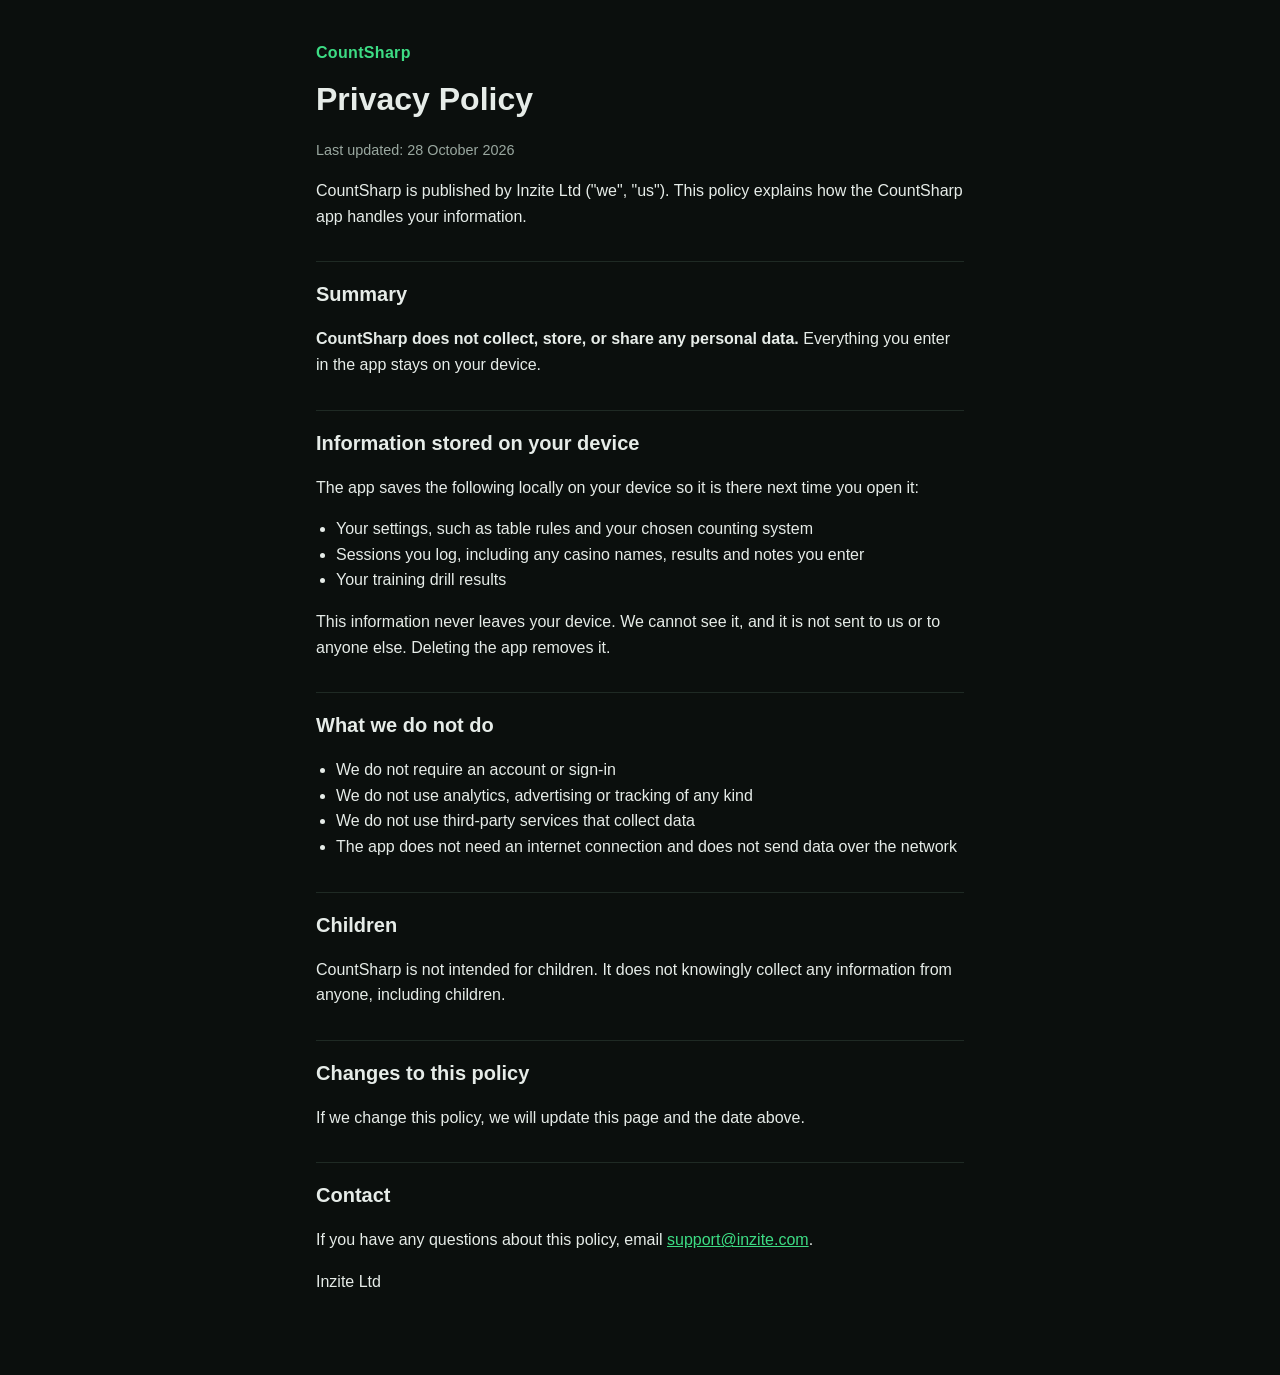
==== privacy.html @ b58a7d83 "Add CountSharp support and privacy policy pages Co-Authored-By: Claude Opus 5.5 <noreply@anthropic.c" ====
<!doctype html>
<html lang="en-GB">
<head>
<meta charset="utf-8">
<meta name="viewport" content="width=device-width, initial-scale=1">
<title>CountSharp Privacy Policy</title>
<link rel="stylesheet" href="style.css">
</head>
<body>
<main>
  <p class="brand"><a href="./">CountSharp</a></p>
  <h1>Privacy Policy</h1>
  <p class="meta">Last updated: 28 October 2026</p>

  <p>CountSharp is published by Inzite Ltd ("we", "us"). This policy explains how the CountSharp app handles your information.</p>

  <h2>Summary</h2>
  <p><strong>CountSharp does not collect, store, or share any personal data.</strong> Everything you enter in the app stays on your device.</p>

  <h2>Information stored on your device</h2>
  <p>The app saves the following locally on your device so it is there next time you open it:</p>
  <ul>
    <li>Your settings, such as table rules and your chosen counting system</li>
    <li>Sessions you log, including any casino names, results and notes you enter</li>
    <li>Your training drill results</li>
  </ul>
  <p>This information never leaves your device. We cannot see it, and it is not sent to us or to anyone else. Deleting the app removes it.</p>

  <h2>What we do not do</h2>
  <ul>
    <li>We do not require an account or sign-in</li>
    <li>We do not use analytics, advertising or tracking of any kind</li>
    <li>We do not use third-party services that collect data</li>
    <li>The app does not need an internet connection and does not send data over the network</li>
  </ul>

  <h2>Children</h2>
  <p>CountSharp is not intended for children. It does not knowingly collect any information from anyone, including children.</p>

  <h2>Changes to this policy</h2>
  <p>If we change this policy, we will update this page and the date above.</p>

  <h2>Contact</h2>
  <p>If you have any questions about this policy, email <a href="mailto:support@inzite.com">support@inzite.com</a>.</p>
  <p>Inzite Ltd</p>
</main>
</body>
</html>
---- style.css ----
:root {
  --bg: #0b0f0d;
  --text: #e6ece8;
  --muted: #9aa8a0;
  --accent: #3ddc84;
  --rule: #1f2a24;
}
* { box-sizing: border-box; }
body {
  margin: 0;
  background: var(--bg);
  color: var(--text);
  font: 16px/1.6 -apple-system, BlinkMacSystemFont, "Segoe UI", Roboto, sans-serif;
}
main { max-width: 680px; margin: 0 auto; padding: 40px 16px 64px; }
.brand { font-weight: 700; letter-spacing: 0.02em; color: var(--accent); margin: 0 0 8px; }
.brand a { color: inherit; text-decoration: none; }
h1 { font-size: 2rem; margin: 0 0 8px; }
h2 { font-size: 1.25rem; margin: 32px 0 8px; padding-top: 16px; border-top: 1px solid var(--rule); }
h3 { font-size: 1rem; margin: 20px 0 4px; }
.meta, .footer { color: var(--muted); font-size: 0.9rem; }
.footer { margin-top: 48px; }
a { color: var(--accent); }
ul { padding-left: 20px; }
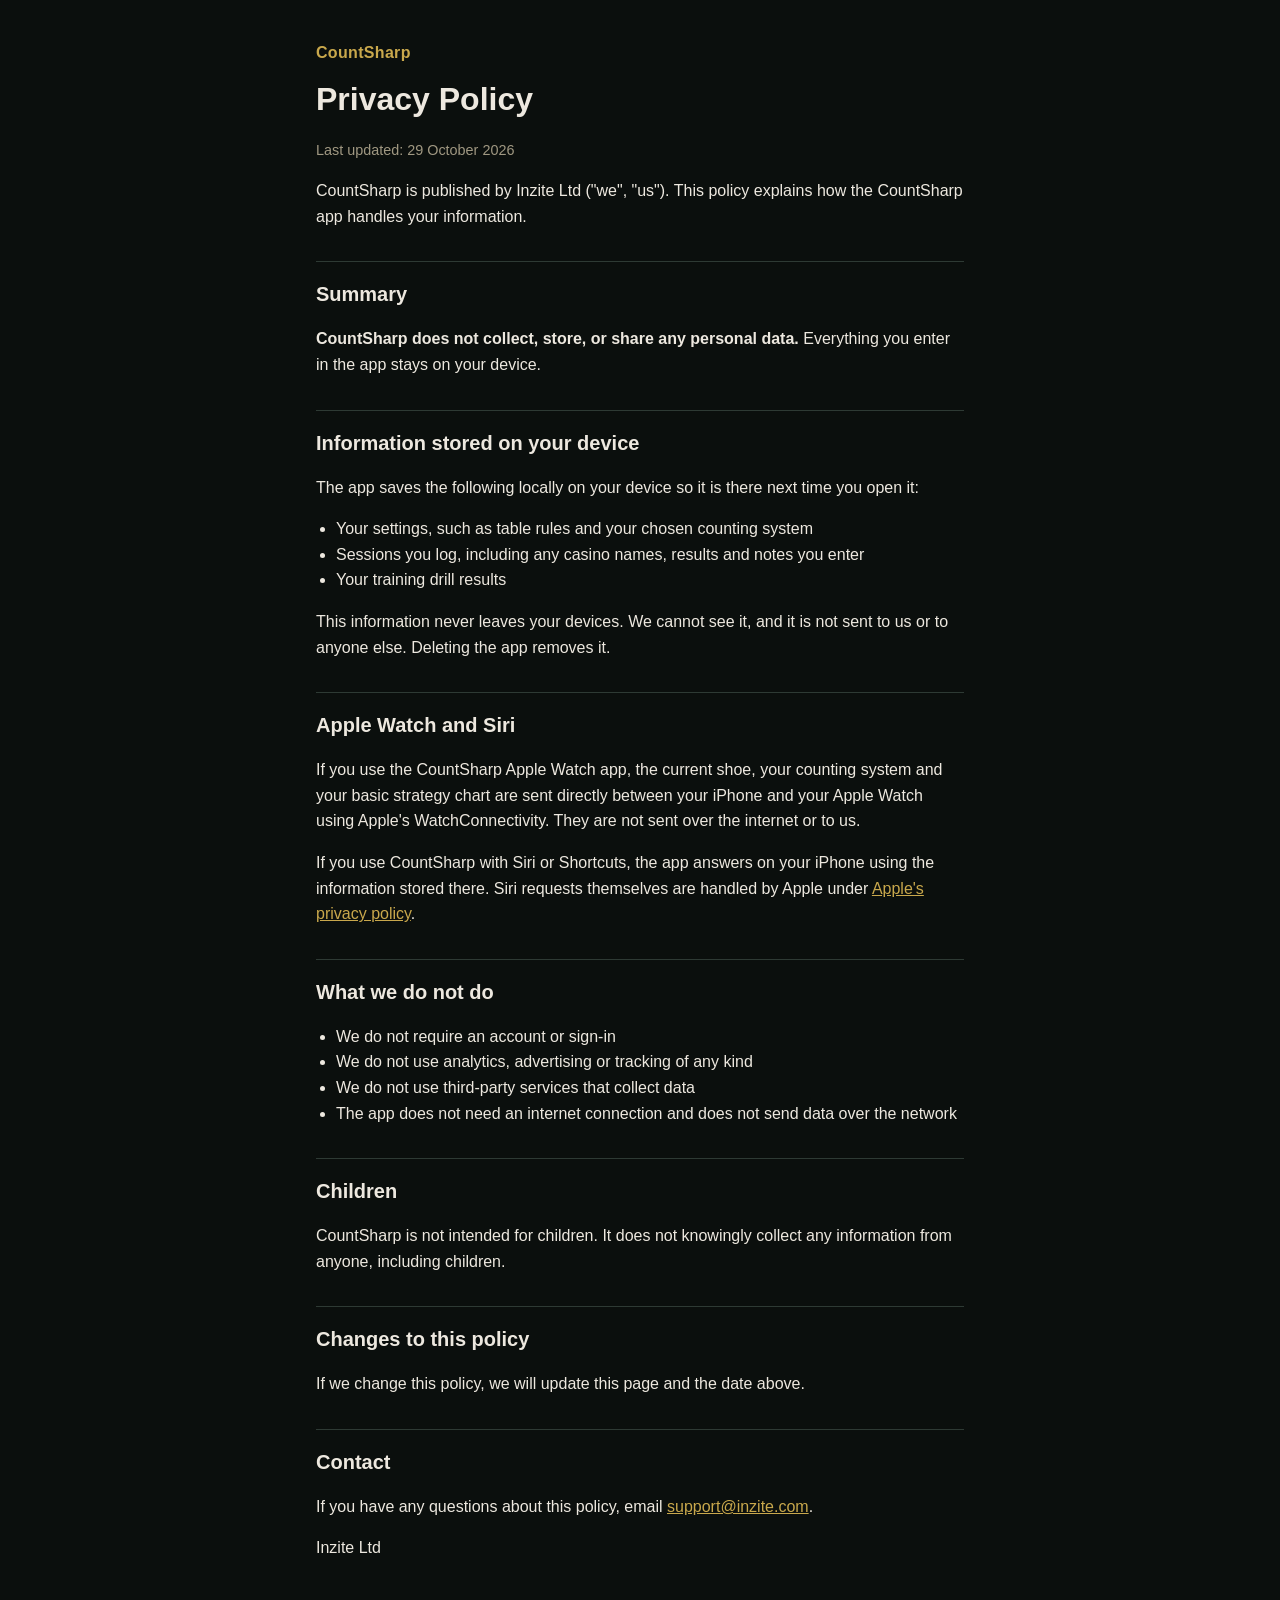
==== commit 1a3c24d6: "Add the Apple Watch app, Siri and accessibility to the site - Features: Apple Watch, Siri and Shortc" ====
--- a/privacy.html
+++ b/privacy.html
@@ -10,7 +10,7 @@
 <main>
   <p class="brand"><a href="./">CountSharp</a></p>
   <h1>Privacy Policy</h1>
-  <p class="meta">Last updated: 28 October 2026</p>
+  <p class="meta">Last updated: 29 October 2026</p>
 
   <p>CountSharp is published by Inzite Ltd ("we", "us"). This policy explains how the CountSharp app handles your information.</p>
 
@@ -24,7 +24,11 @@
     <li>Sessions you log, including any casino names, results and notes you enter</li>
     <li>Your training drill results</li>
   </ul>
-  <p>This information never leaves your device. We cannot see it, and it is not sent to us or to anyone else. Deleting the app removes it.</p>
+  <p>This information never leaves your devices. We cannot see it, and it is not sent to us or to anyone else. Deleting the app removes it.</p>
+
+  <h2>Apple Watch and Siri</h2>
+  <p>If you use the CountSharp Apple Watch app, the current shoe, your counting system and your basic strategy chart are sent directly between your iPhone and your Apple Watch using Apple's WatchConnectivity. They are not sent over the internet or to us.</p>
+  <p>If you use CountSharp with Siri or Shortcuts, the app answers on your iPhone using the information stored there. Siri requests themselves are handled by Apple under <a href="https://www.apple.com/legal/privacy/">Apple's privacy policy</a>.</p>
 
   <h2>What we do not do</h2>
   <ul>
--- a/style.css
+++ b/style.css
@@ -1,9 +1,12 @@
 :root {
   --bg: #0b0f0d;
-  --text: #e6ece8;
-  --muted: #9aa8a0;
-  --accent: #3ddc84;
-  --rule: #1f2a24;
+  --surface: #151a17;
+  --card: #212b26;
+  --border: #2e3a34;
+  --text: #ede8df;
+  --muted: #a09882;
+  --gold: #c9a84c;
+  --champagne: #e8d5a3;
 }
 * { box-sizing: border-box; }
 body {
@@ -12,13 +15,77 @@
   color: var(--text);
   font: 16px/1.6 -apple-system, BlinkMacSystemFont, "Segoe UI", Roboto, sans-serif;
 }
+a { color: var(--gold); }
+img { max-width: 100%; height: auto; }
+
+/* Text pages: support, privacy */
 main { max-width: 680px; margin: 0 auto; padding: 40px 16px 64px; }
-.brand { font-weight: 700; letter-spacing: 0.02em; color: var(--accent); margin: 0 0 8px; }
+.brand { font-weight: 700; letter-spacing: 0.02em; color: var(--gold); margin: 0 0 8px; }
 .brand a { color: inherit; text-decoration: none; }
 h1 { font-size: 2rem; margin: 0 0 8px; }
-h2 { font-size: 1.25rem; margin: 32px 0 8px; padding-top: 16px; border-top: 1px solid var(--rule); }
+h2 { font-size: 1.25rem; margin: 32px 0 8px; padding-top: 16px; border-top: 1px solid var(--border); }
 h3 { font-size: 1rem; margin: 20px 0 4px; }
 .meta, .footer { color: var(--muted); font-size: 0.9rem; }
 .footer { margin-top: 48px; }
-a { color: var(--accent); }
 ul { padding-left: 20px; }
+
+/* Home page */
+.nav {
+  display: flex; align-items: center; justify-content: space-between; gap: 16px;
+  max-width: 1080px; margin: 0 auto; padding: 16px;
+}
+.nav-brand { display: flex; align-items: center; gap: 10px; font-weight: 700; color: var(--text); text-decoration: none; }
+.nav-brand img { border-radius: 7px; }
+.nav nav { display: flex; gap: 20px; font-size: 0.95rem; }
+.nav nav a { color: var(--muted); text-decoration: none; }
+.nav nav a:hover { color: var(--gold); }
+
+.hero { max-width: 760px; margin: 0 auto; padding: 48px 16px 32px; text-align: center; }
+.hero-icon { border-radius: 25px; box-shadow: 0 12px 40px rgba(201, 168, 76, 0.18); }
+.hero h1 { font-size: clamp(2.2rem, 6vw, 3.6rem); line-height: 1.1; margin: 24px 0 16px; }
+.lede { font-size: 1.15rem; color: var(--muted); margin: 0 auto; max-width: 600px; }
+.cta { margin: 28px 0 8px; }
+.download {
+  display: inline-block; padding: 12px 22px; border-radius: 12px;
+  background: var(--gold); color: var(--bg); font-weight: 600; text-decoration: none;
+}
+.download:hover { background: var(--champagne); }
+.platforms { color: var(--muted); font-size: 0.9rem; letter-spacing: 0.08em; text-transform: uppercase; }
+
+.shots {
+  display: flex; gap: 20px; overflow-x: auto; scroll-snap-type: x mandatory;
+  max-width: 1080px; margin: 0 auto; padding: 24px 16px 40px;
+}
+.shots figure { flex: 0 0 230px; margin: 0; scroll-snap-align: center; text-align: center; }
+.shots img { width: 100%; border-radius: 24px; border: 1px solid var(--border); background: var(--surface); }
+.shots figcaption { margin-top: 10px; color: var(--muted); font-size: 0.9rem; }
+@media (min-width: 1000px) { .shots { justify-content: center; overflow: visible; } }
+
+.features { max-width: 1080px; margin: 0 auto; padding: 32px 16px; }
+.features h2, .privacy-note h2 { border: 0; padding: 0; text-align: center; font-size: 1.8rem; margin: 0 0 28px; }
+.grid { display: grid; grid-template-columns: repeat(auto-fill, minmax(280px, 1fr)); gap: 16px; }
+.grid article { background: var(--surface); border: 1px solid var(--border); border-radius: 16px; padding: 20px; }
+.grid h3 { margin: 0 0 6px; color: var(--champagne); font-size: 1.05rem; }
+.grid p { margin: 0; color: var(--muted); font-size: 0.95rem; }
+
+.devices { max-width: 760px; margin: 0 auto; padding: 48px 16px 16px; text-align: center; }
+.devices h2 { border: 0; padding: 0; font-size: 1.8rem; margin: 0 0 12px; }
+.devices p { color: var(--muted); margin: 0 auto 28px; max-width: 560px; }
+.devices img { width: 100%; max-width: 560px; border-radius: 24px; border: 1px solid var(--border); }
+.watch-shots { display: flex; justify-content: center; gap: 20px; flex-wrap: wrap; }
+.devices .watch-shots img { width: 208px; max-width: 42vw; height: auto; border-radius: 44px; border: 6px solid #1c2420; }
+
+.privacy-note { max-width: 680px; margin: 0 auto; padding: 48px 16px; text-align: center; }
+.privacy-note p { color: var(--muted); }
+
+.site-footer {
+  border-top: 1px solid var(--border); margin-top: 32px; padding: 32px 16px 48px;
+  text-align: center; color: var(--muted); font-size: 0.9rem;
+}
+.site-footer p { margin: 6px 0; }
+
+@media (max-width: 520px) {
+  .nav nav { gap: 14px; font-size: 0.85rem; }
+  .nav nav a[href="#features"] { display: none; }
+  .lede { font-size: 1.05rem; }
+}
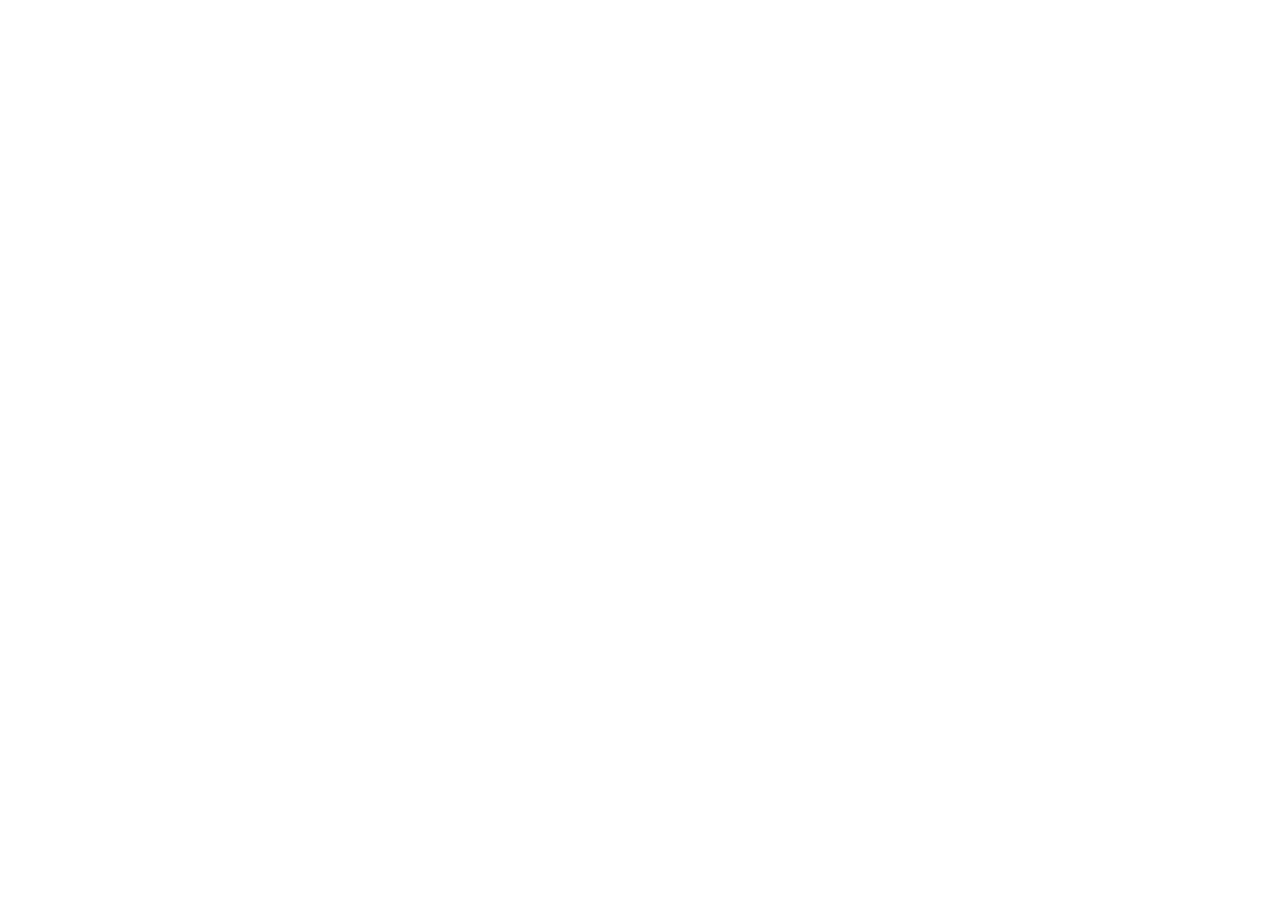
==== commit ec88aa70: "Redirect to the new site at apps.inzite.com/countsharp Co-Authored-By: Claude Opus 5.5 <noreply@anth" ====
--- a/privacy.html
+++ b/privacy.html
@@ -2,51 +2,12 @@
 <html lang="en-GB">
 <head>
 <meta charset="utf-8">
-<meta name="viewport" content="width=device-width, initial-scale=1">
-<title>CountSharp Privacy Policy</title>
-<link rel="stylesheet" href="style.css">
+<title>CountSharp Privacy Policy has moved</title>
+<link rel="canonical" href="https://apps.inzite.com/countsharp/privacy">
+<meta http-equiv="refresh" content="0; url=https://apps.inzite.com/countsharp/privacy">
+<meta name="robots" content="noindex">
 </head>
 <body>
-<main>
-  <p class="brand"><a href="./">CountSharp</a></p>
-  <h1>Privacy Policy</h1>
-  <p class="meta">Last updated: 29 October 2026</p>
-
-  <p>CountSharp is published by Inzite Ltd ("we", "us"). This policy explains how the CountSharp app handles your information.</p>
-
-  <h2>Summary</h2>
-  <p><strong>CountSharp does not collect, store, or share any personal data.</strong> Everything you enter in the app stays on your device.</p>
-
-  <h2>Information stored on your device</h2>
-  <p>The app saves the following locally on your device so it is there next time you open it:</p>
-  <ul>
-    <li>Your settings, such as table rules and your chosen counting system</li>
-    <li>Sessions you log, including any casino names, results and notes you enter</li>
-    <li>Your training drill results</li>
-  </ul>
-  <p>This information never leaves your devices. We cannot see it, and it is not sent to us or to anyone else. Deleting the app removes it.</p>
-
-  <h2>Apple Watch and Siri</h2>
-  <p>If you use the CountSharp Apple Watch app, the current shoe, your counting system and your basic strategy chart are sent directly between your iPhone and your Apple Watch using Apple's WatchConnectivity. They are not sent over the internet or to us.</p>
-  <p>If you use CountSharp with Siri or Shortcuts, the app answers on your iPhone using the information stored there. Siri requests themselves are handled by Apple under <a href="https://www.apple.com/legal/privacy/">Apple's privacy policy</a>.</p>
-
-  <h2>What we do not do</h2>
-  <ul>
-    <li>We do not require an account or sign-in</li>
-    <li>We do not use analytics, advertising or tracking of any kind</li>
-    <li>We do not use third-party services that collect data</li>
-    <li>The app does not need an internet connection and does not send data over the network</li>
-  </ul>
-
-  <h2>Children</h2>
-  <p>CountSharp is not intended for children. It does not knowingly collect any information from anyone, including children.</p>
-
-  <h2>Changes to this policy</h2>
-  <p>If we change this policy, we will update this page and the date above.</p>
-
-  <h2>Contact</h2>
-  <p>If you have any questions about this policy, email <a href="mailto:support@inzite.com">support@inzite.com</a>.</p>
-  <p>Inzite Ltd</p>
-</main>
+<p>CountSharp Privacy Policy has moved to <a href="https://apps.inzite.com/countsharp/privacy">https://apps.inzite.com/countsharp/privacy</a>.</p>
 </body>
 </html>
